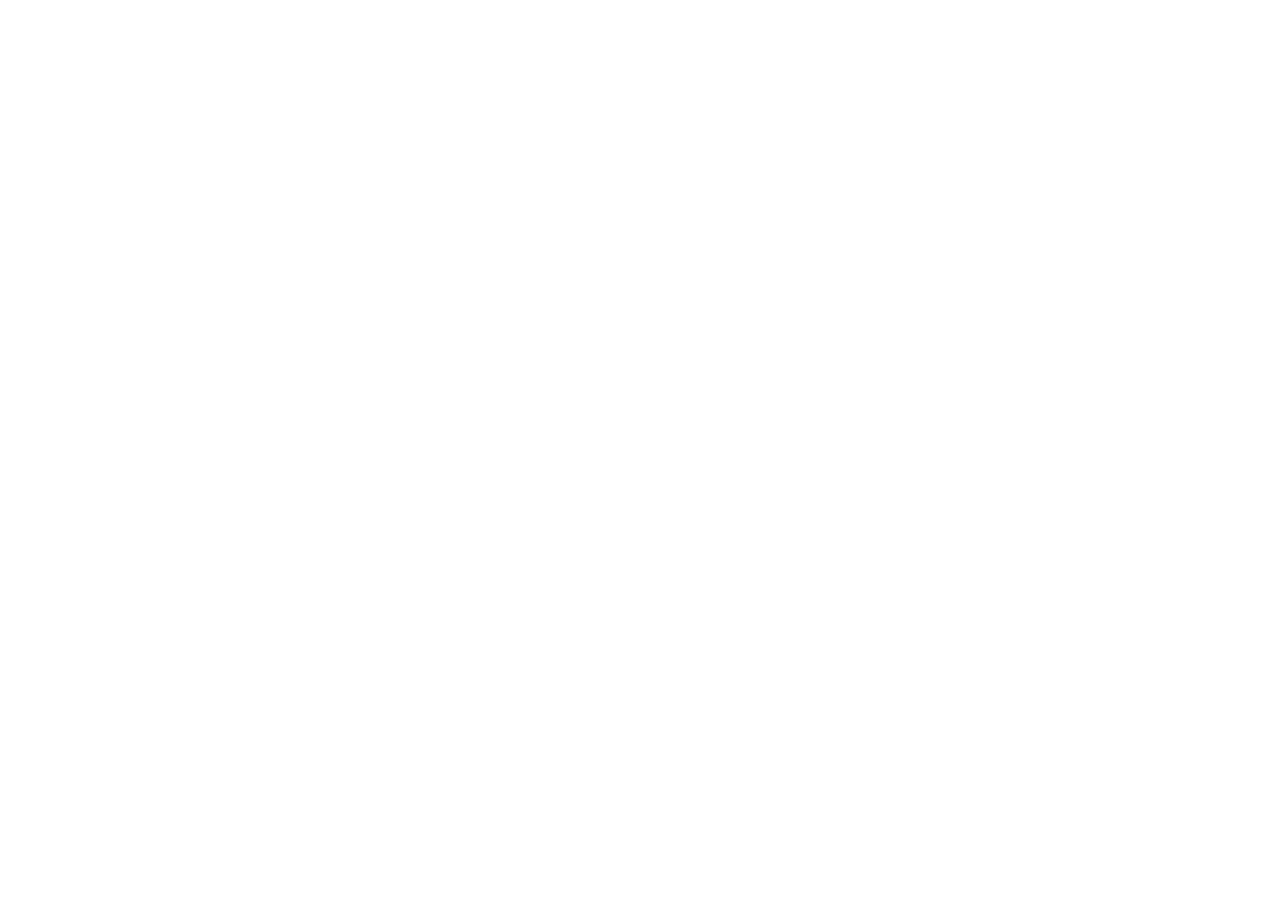
==== BLOG TURISMO - Materialize/index.html @ 4b483ad0 "Cargando archivos Materialize - Versión Beta" ====
<!DOCTYPE html>
<html>
<head>
	<meta charset="utf-8">
  <meta name="viewport" content="width=device-width, initial-scale=1, maximum-scale=1.0"/>
  <link href="https://fonts.googleapis.com/icon?family=Material+Icons" rel="stylesheet">
  <link href="css/materialize.css" type="text/css" rel="stylesheet" media="screen,projection"/>
  <link href="css/style.css" type="text/css" rel="stylesheet" media="screen,projection"/>
  <title>Blog de Turismo</title>
</head>
<body>

	

	<script type="text/javascript" src="https://code.jquery.com/jquery-2.1.1.min.js"></script>
	<script type="text/javascript" src="js/materialize.min.js"></script>
</body>
</html>
---- BLOG TURISMO - Materialize/css/style.css ----
.superior {
	min-height: 4rem;
}
.grupos {
	min-height: 50rem;
	border: 1px solid #000;
}
.principal {
	min-height: 50rem;
	border: 1px solid #000;
}
.publicaciones {
	min-height: 50rem;
	border: 1px solid #000;
}
.noticias {
	min-height: 50rem;
	border: 1px solid #000;
}
.chat {
	min-height: 50rem;
	border: 1px solid #000;
}
.bloque {
	min-height: 25rem;
	
}
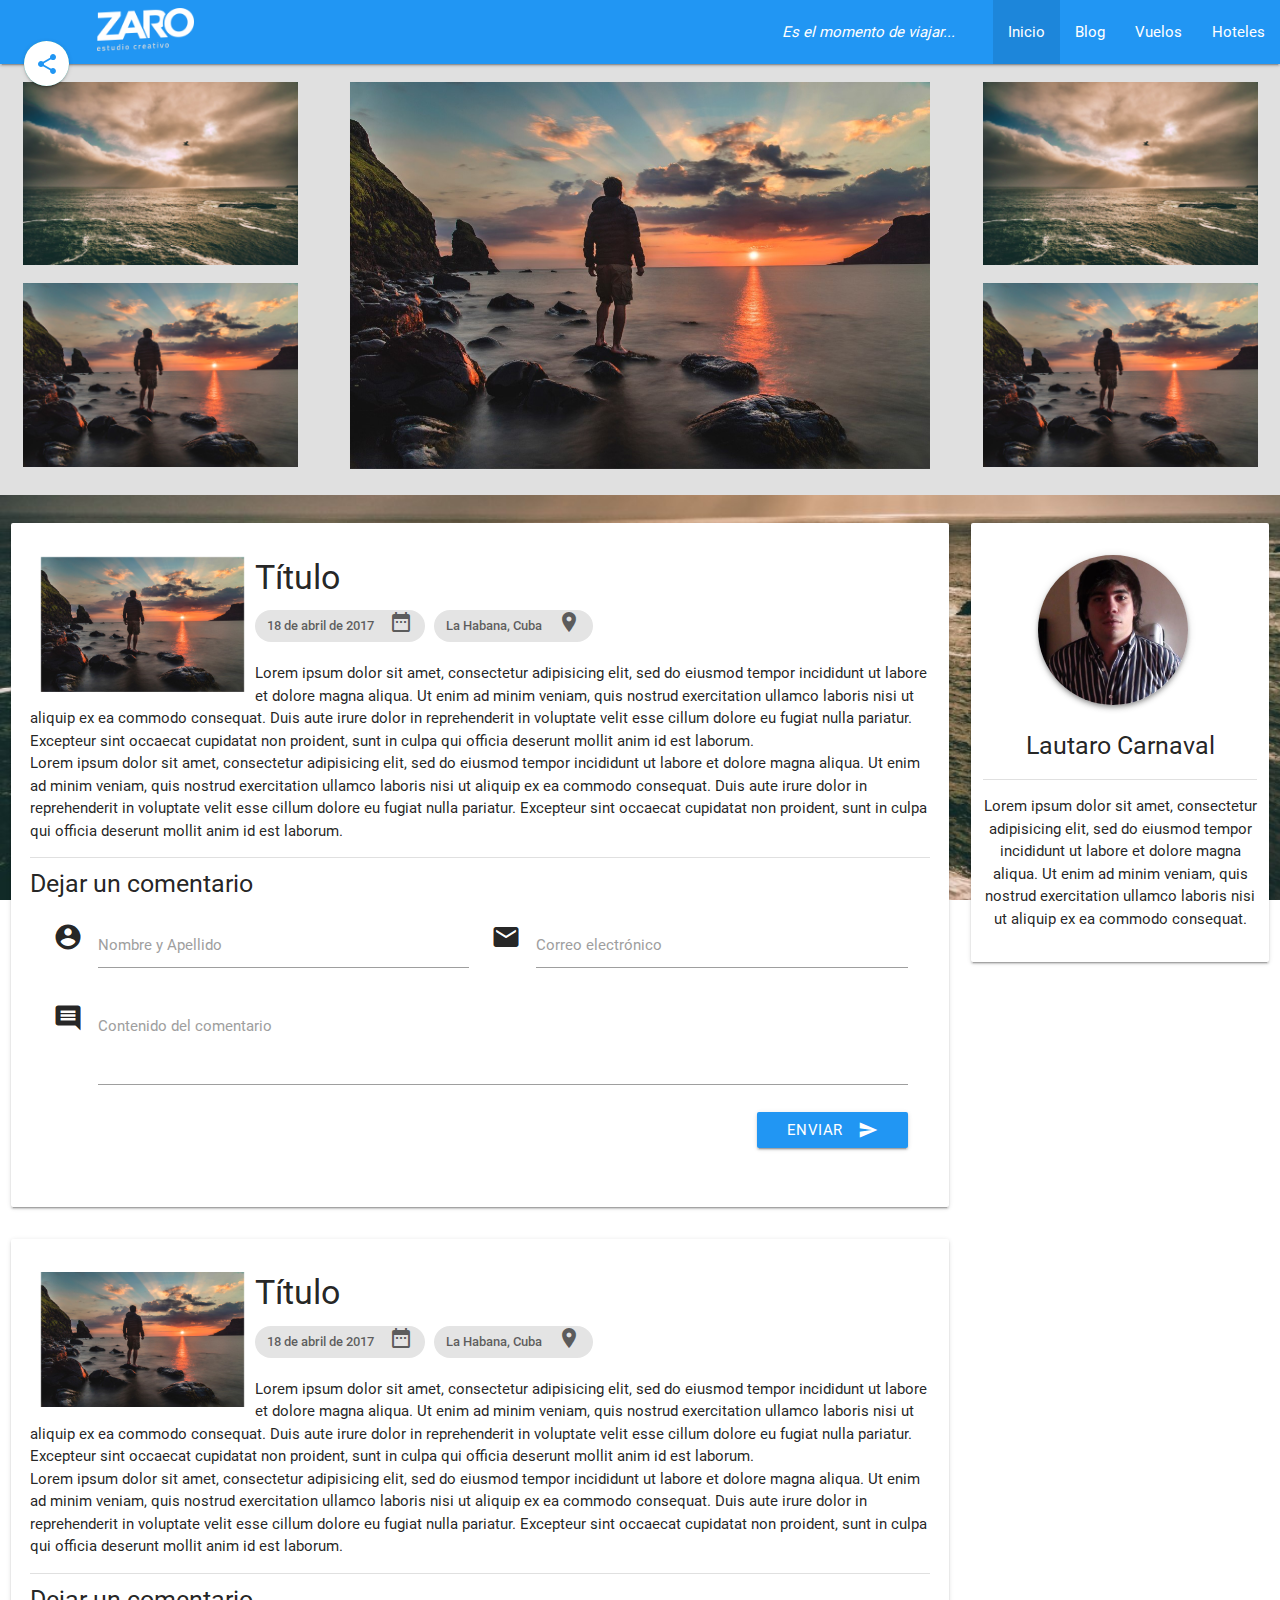
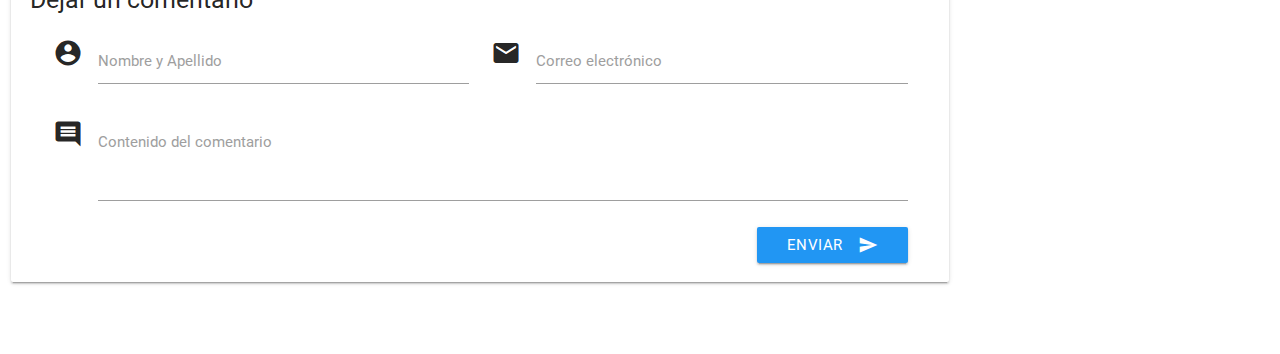
==== commit c2311783: "Materialize - Versión Final" ====
--- a/BLOG TURISMO - Materialize/index.html
+++ b/BLOG TURISMO - Materialize/index.html
@@ -10,7 +10,176 @@
 </head>
 <body>
 
-	
+	<div class="navbar-fixed">
+		<nav>
+    		<div class="nav-wrapper blue col s12 m12 l12">
+    			<div class="fixed-action-btn hide-on-med-and-down active vertical" style="top: 15px; left: 24px;height: 200px;">
+    				<a class="btn-floating btn-large">
+      					<i class="large material-icons white waves-effect waves-dark blue-text">share</i>
+    				</a>
+    			<ul>
+      				<li><a class="btn-floating blue darken-4">
+      					<img src="img/facebook.png" class="rounded tooltipped" data-position="right" data-delay="50" data-tooltip="Seguinos en Facebook" style="width: 65%;vertical-align: middle;">
+      					</a>
+      				</li>
+      				<li><a class="btn-floating blue darken-1">
+      					<img src="img/Twitter-Logo.png" class="rounded tooltipped" data-position="right" data-delay="50" data-tooltip="Seguinos en Twitter"style="width: 65%;vertical-align: middle;">
+      					</a></li>
+      				<li><a class="btn-floating pink darken-4">
+      					<img src="img/instagram-logo-white.png" class="rounded tooltipped" data-position="right" data-delay="50" data-tooltip="Seguinos en Instagram" style="width: 65%;vertical-align: middle;">
+      					</a></li>
+    			</ul>
+  			</div>
+      			<a href="#" class="brand-logo">
+      				<img src="img/logo-web-chico.png" alt="Agencia Zaro">
+      			</a>
+      			<div class="fixed-action-btn toolbar blue hide-on-med-and-up" style="top: 0px;">
+    				<a>
+     				 <i class="large material-icons">menu</i>
+    				</a>
+      			<ul>
+      				<li class="waves-effect waves-light"><a href="#!">Inicio</a></li>
+      				<li class="waves-effect waves-light"><a href="#!">Blog</a></li>
+      				<li class="waves-effect waves-light"><a href="#!">Vuelos</a></li>
+      				<li class="waves-effect waves-light"><a href="#!">Hoteles</a></li>
+    			</ul>
+    			</div>
+      			<ul class="right hide-on-med-and-down">
+        			<li class="active"><a href="index.html">Inicio</a></li>
+					<li><a href="#">Blog</a></li>
+        			<li><a href="#">Vuelos</a></li>
+        			<li><a href="#">Hoteles</a></li>
+      			</ul>
+      			<div class="right slogan hide-on-med-and-down">
+      				<em>Es el momento de viajar...</em>
+      			</div>
+    		</div>
+  		</nav>
+	</div>
+
+	<div class="wrapper">
+	<div class="row col s12 m12 l12 grey lighten-2">
+		<div class="row col m3 l3 xl3 center-align">
+			<img class="materialboxed col s6 m12 l12" width="100%" src="img/joseph-barrientos-22207.jpg" style="margin-top: 18px;">
+			<img class="materialboxed col s6 m12 l12" width="100%" src="img/joshua-earle-133254.jpg" style="margin-top: 18px;">
+		</div>
+		<div class="row col s12 m6 l6 center-align">
+			<img class="materialboxed center-align" width="94%" src="img/joshua-earle-133254.jpg" style="margin-top: 18px; display: initial !important;">
+		</div>
+		<div class="row col m3 l3 center-align">
+			<img class="materialboxed col s6 m12 l12" width="100%" src="img/joseph-barrientos-22207.jpg" style="margin-top: 18px;">
+			<img class="materialboxed col s6 m12 l12" width="100%" src="img/joshua-earle-133254.jpg" style="margin-top: 18px;">
+		</div>
+	</div>
+
+	<div class="row col l12 m12 s12">
+		<div class="row col l9 m9 s12">
+			<div class="row post s12 card white">
+			<img class="materialboxed responsive-img col s12 m3 l3" src="img/joshua-earle-133254.jpg" width="250px" style="margin: 15px 0px 8px 0px;">
+			<h4>Título</h4>
+			<div>
+				<div class="chip valign-wrapper">18 de abril de 2017
+					<i class="material-icons right">date_range</i>
+				</div>
+				<div class="chip valign-wrapper">La Habana, Cuba
+					<i class="material-icons right">place</i>
+				</div>
+			</div>
+			
+			<p>
+				Lorem ipsum dolor sit amet, consectetur adipisicing elit, sed do eiusmod tempor incididunt ut labore et dolore magna aliqua. Ut enim ad minim veniam, quis nostrud exercitation ullamco laboris nisi ut aliquip ex ea commodo consequat.
+				Duis aute irure dolor in reprehenderit in voluptate velit esse cillum dolore eu fugiat nulla pariatur. Excepteur sint occaecat cupidatat non proident, sunt in culpa qui officia deserunt mollit anim id est laborum.<br>
+				Lorem ipsum dolor sit amet, consectetur adipisicing elit, sed do eiusmod tempor incididunt ut labore et dolore magna aliqua. Ut enim ad minim veniam, quis nostrud exercitation ullamco laboris nisi ut aliquip ex ea commodo consequat.
+				Duis aute irure dolor in reprehenderit in voluptate velit esse cillum dolore eu fugiat nulla pariatur. Excepteur sint occaecat cupidatat non proident, sunt in culpa qui officia deserunt mollit anim id est laborum.
+			</p>
+			<div class="row">
+				<div class="divider"></div>
+				<h5>Dejar un comentario</h5>
+    			<form class="col s12">
+      				<div class="row">
+        				<div class="input-field col s12 m6">
+          					<i class="material-icons prefix">account_circle</i>
+          					<input id="icon_prefix" type="text" class="validate">
+          					<label for="icon_prefix">Nombre y Apellido</label>
+        				</div>
+        				<div class="input-field col s12 m6">
+          					<i class="material-icons prefix">email</i>
+          					<input id="icon_telephone" type="email" class="validate">
+          					<label for="icon_telephone" data-error="Indique un correo electrónico válido" data-success="Email válido">Correo electrónico</label>
+        				</div>
+        				<div class="input-field col s12">
+        					<i class="material-icons prefix">comment</i>
+          					<textarea id="comentario" class="materialize-textarea"></textarea>
+          					<label for="comentario">Contenido del comentario</label>
+          					<button class="btn waves-effect waves-light right blue" type="submit" name="action">Enviar
+    						<i class="material-icons right">send</i>
+  							</button>
+        				</div>
+      				</div>
+    			</form>
+  			</div>
+  			</div>
+  			<div class="row post s12 card">
+			<img class="materialboxed responsive-img col s12 m3 l3" src="img/joshua-earle-133254.jpg" width="250px" style="margin: 15px 0px 8px 0px;">
+			<h4>Título</h4>
+			<div>
+				<div class="chip valign-wrapper">18 de abril de 2017
+					<i class="material-icons right">date_range</i>
+				</div>
+				<div class="chip valign-wrapper">La Habana, Cuba
+					<i class="material-icons right">place</i>
+				</div>
+			</div>
+			
+			<p>
+				Lorem ipsum dolor sit amet, consectetur adipisicing elit, sed do eiusmod tempor incididunt ut labore et dolore magna aliqua. Ut enim ad minim veniam, quis nostrud exercitation ullamco laboris nisi ut aliquip ex ea commodo consequat.
+				Duis aute irure dolor in reprehenderit in voluptate velit esse cillum dolore eu fugiat nulla pariatur. Excepteur sint occaecat cupidatat non proident, sunt in culpa qui officia deserunt mollit anim id est laborum.<br>
+				Lorem ipsum dolor sit amet, consectetur adipisicing elit, sed do eiusmod tempor incididunt ut labore et dolore magna aliqua. Ut enim ad minim veniam, quis nostrud exercitation ullamco laboris nisi ut aliquip ex ea commodo consequat.
+				Duis aute irure dolor in reprehenderit in voluptate velit esse cillum dolore eu fugiat nulla pariatur. Excepteur sint occaecat cupidatat non proident, sunt in culpa qui officia deserunt mollit anim id est laborum.
+			</p>
+			<div>
+				<div class="divider"></div>
+				<h5>Dejar un comentario</h5>
+    			<form class="col s12">
+      				<div>
+        				<div class="input-field col s12 m6">
+          					<i class="material-icons prefix">account_circle</i>
+          					<input id="icon_prefix" type="text" class="validate">
+          					<label for="icon_prefix">Nombre y Apellido</label>
+        				</div>
+        				<div class="input-field col s12 m6">
+          					<i class="material-icons prefix">email</i>
+          					<input id="icon_telephone" type="email" class="validate">
+          					<label for="icon_telephone" data-error="Indique un correo electrónico válido" data-success="Email válido">Correo electrónico</label>
+        				</div>
+        				<div class="input-field col s12">
+        					<i class="material-icons prefix">comment</i>
+          					<textarea id="comentario" class="materialize-textarea"></textarea>
+          					<label for="comentario">Contenido del comentario</label>
+          					<button class="btn waves-effect waves-light right blue" type="submit" name="action">Enviar
+    						<i class="material-icons right">send</i>
+  							</button>
+        				</div>
+      				</div>
+    			</form>
+  			</div>
+  			</div>
+		</div>
+		<div class="row col m3 s12">
+			<div class="card perfil center-align">
+			<img class="circle z-depth-2 hoverable responsive-img" src="img/perfil.jpg" width="150px" style="margin: 20px 15px 8px 0px;">
+			<h5 class="row">Lautaro Carnaval</h5>
+			<div class="divider"></div>
+			<p class="row">
+				Lorem ipsum dolor sit amet, consectetur adipisicing elit, sed do eiusmod
+				tempor incididunt ut labore et dolore magna aliqua. Ut enim ad minim veniam,
+				quis nostrud exercitation ullamco laboris nisi ut aliquip ex ea commodo
+				consequat.
+			</p>
+			</div>
+		</div>
+	</div>
+	</div>
 
 	<script type="text/javascript" src="https://code.jquery.com/jquery-2.1.1.min.js"></script>
 	<script type="text/javascript" src="js/materialize.min.js"></script>
--- a/BLOG TURISMO - Materialize/css/style.css
+++ b/BLOG TURISMO - Materialize/css/style.css
@@ -1,27 +1,56 @@
-.superior {
-	min-height: 4rem;
+body {
+
 }
-.grupos {
-	min-height: 50rem;
-	border: 1px solid #000;
+
+.wrapper {
+	background-image: url(../img/joseph-barrientos-22207.jpg);
+	background-repeat: no-repeat;
+	background-size: cover;
+	background-attachment: fixed;
 }
-.principal {
-	min-height: 50rem;
-	border: 1px solid #000;
+.brand-logo > img {
+	width: 100%;
+	padding: 7%;
 }
-.publicaciones {
-	min-height: 50rem;
-	border: 1px solid #000;
+.brand-logo {
+	margin-left: 7%;
 }
-.noticias {
-	min-height: 50rem;
-	border: 1px solid #000;
+.slogan {
+	margin-right: 3%
 }
-.chat {
-	min-height: 50rem;
-	border: 1px solid #000;
+.btn-floating.btn-large {
+	width: 45px;
+	height: 45px;
 }
-.bloque {
-	min-height: 25rem;
-	
+.btn-floating.btn-large i {
+	line-height: 46px;
+}
+.fixed-action-btn ul {
+	top: 77px;
+	bottom: initial;
+}
+.fixed-action-btn.vertical {
+	width: 55px;
+}
+.fixed-action-btn ul li {
+	margin-bottom: 8px !important;
+	line-height: 45px;
+}
+nav ul a.btn-floating {
+	margin: 0 0 0 2px !important;
+}
+.post {
+	padding: 2%;
+	margin-bottom: 32px !important;
+}
+.perfil {
+	padding: 4%;
+	margin-bottom: 32px !important;
+}
+
+
+@media (max-width: 768px) {
+	.brand-logo {
+	margin-left: 0%;
+}
 }